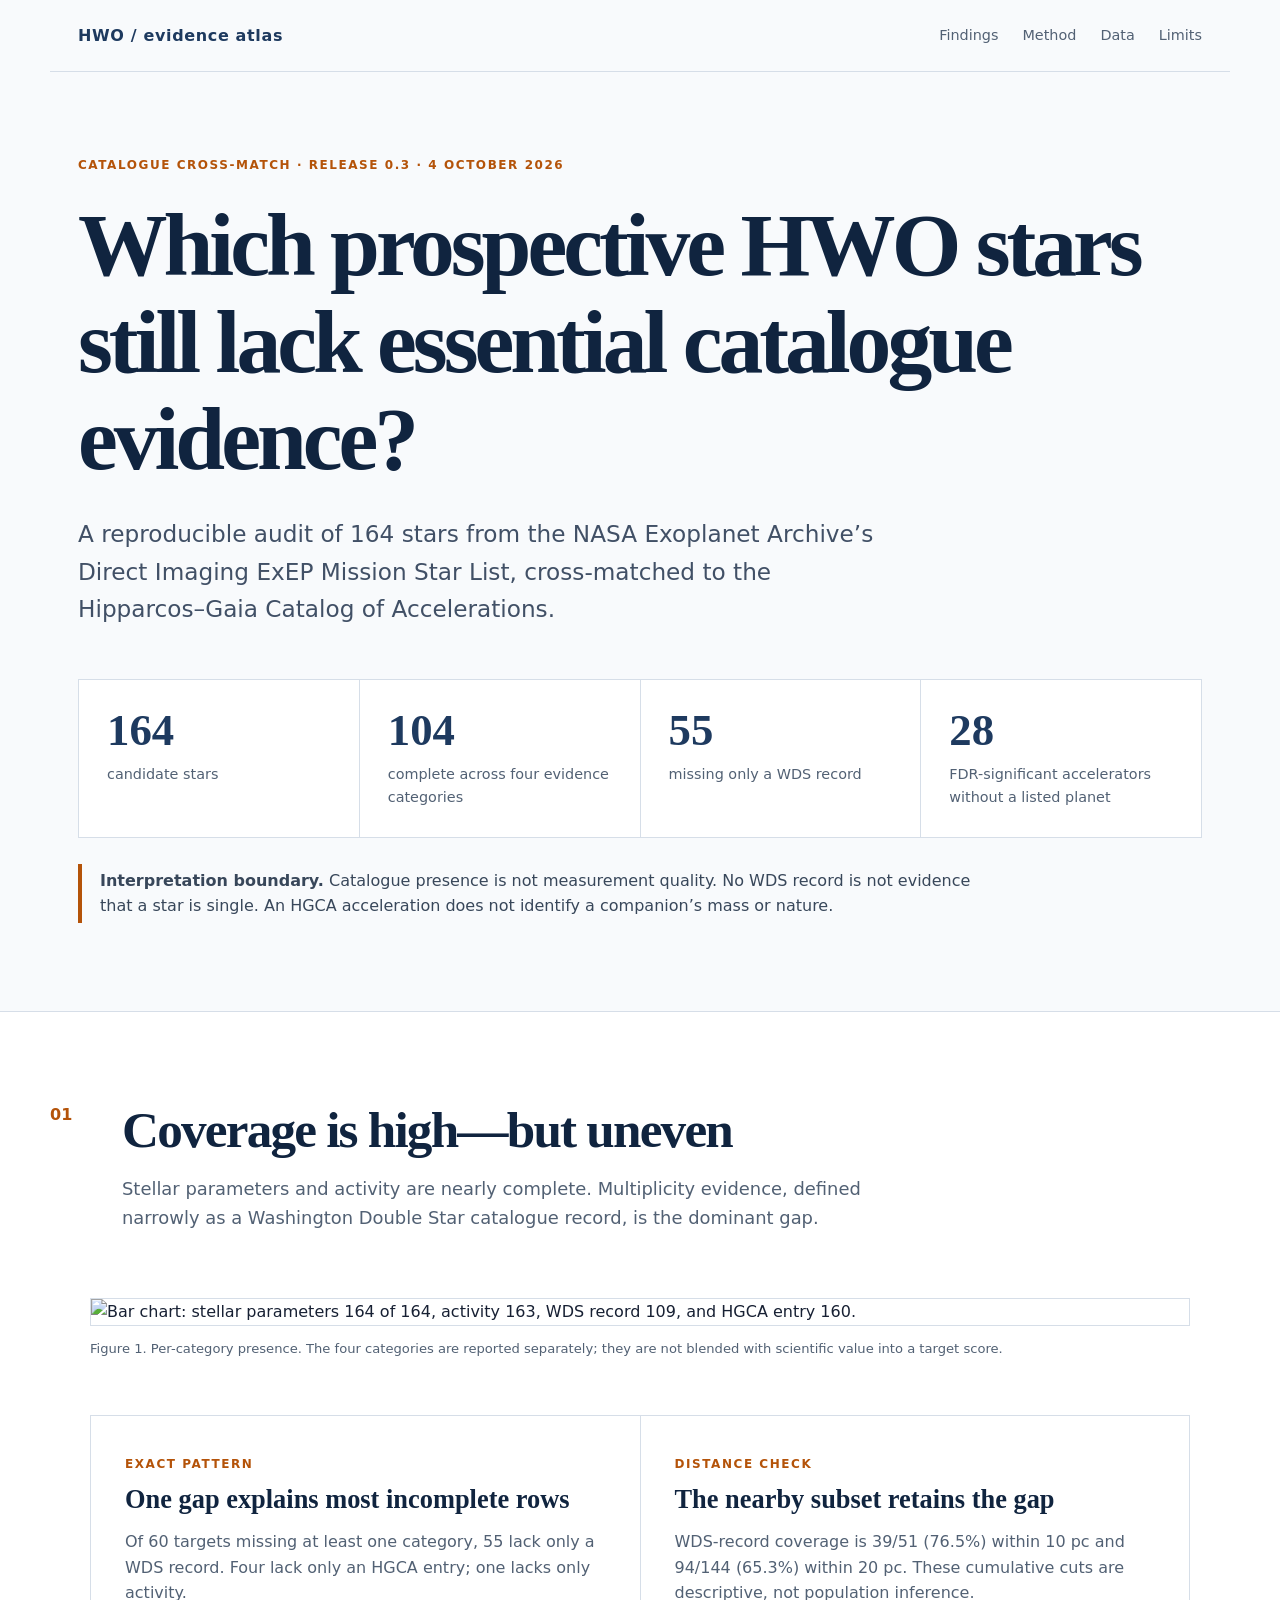
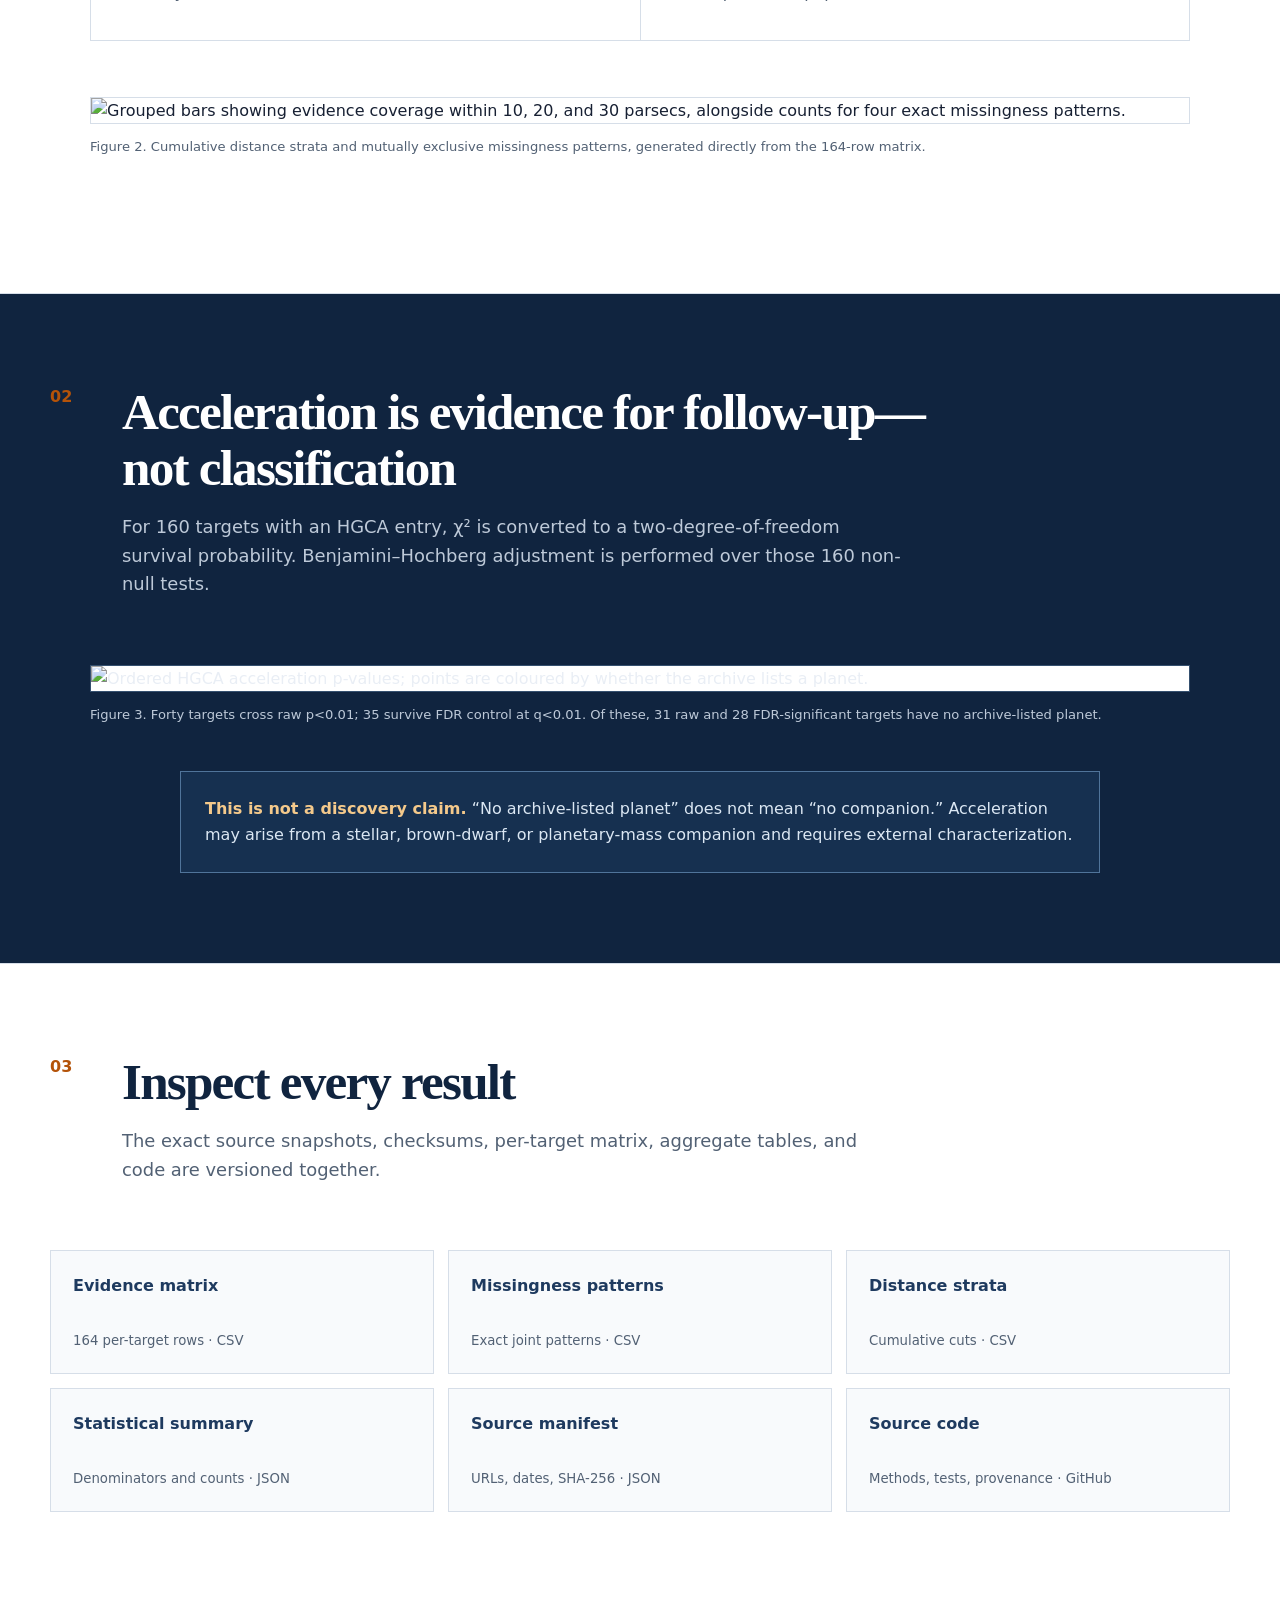
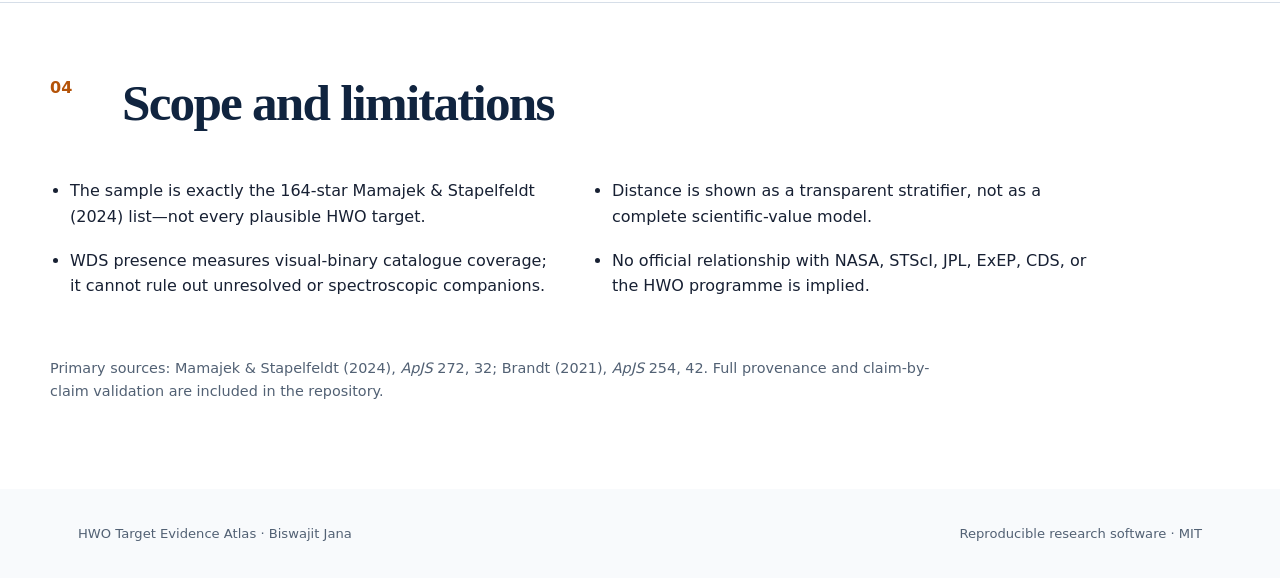
==== index.html @ e7a39419 "docs: launch the HWO evidence atlas" ====
<!doctype html>
<html lang="en">
<head>
  <meta charset="utf-8">
  <meta name="viewport" content="width=device-width, initial-scale=1">
  <meta name="description" content="A reproducible cross-match of 164 candidate Habitable Worlds Observatory stars against the HGCA.">
  <title>HWO Target Evidence Atlas</title>
  <link rel="stylesheet" href="assets/site.css">
</head>
<body>
  <a class="skip" href="#main">Skip to analysis</a>
  <header class="masthead">
    <a class="wordmark" href="#top" aria-label="HWO Target Evidence Atlas home">HWO / evidence atlas</a>
    <nav aria-label="Primary navigation">
      <a href="#findings">Findings</a><a href="#method">Method</a><a href="#data">Data</a><a href="#limits">Limits</a>
    </nav>
  </header>

  <main id="main">
    <section class="hero" id="top">
      <div class="kicker">Catalogue cross-match · release 0.3 · 4 October 2026</div>
      <h1>Which prospective HWO stars still lack essential catalogue evidence?</h1>
      <p class="dek">A reproducible audit of 164 stars from the NASA Exoplanet Archive’s Direct Imaging ExEP Mission Star List, cross-matched to the Hipparcos–Gaia Catalog of Accelerations.</p>
      <div class="hero-grid" aria-label="Headline results">
        <article><strong>164</strong><span>candidate stars</span></article>
        <article><strong>104</strong><span>complete across four evidence categories</span></article>
        <article><strong>55</strong><span>missing only a WDS record</span></article>
        <article><strong>28</strong><span>FDR-significant accelerators without a listed planet</span></article>
      </div>
      <p class="scope"><strong>Interpretation boundary.</strong> Catalogue presence is not measurement quality. No WDS record is not evidence that a star is single. An HGCA acceleration does not identify a companion’s mass or nature.</p>
    </section>

    <section class="section" id="findings">
      <div class="section-head"><span>01</span><div><h2>Coverage is high—but uneven</h2><p>Stellar parameters and activity are nearly complete. Multiplicity evidence, defined narrowly as a Washington Double Star catalogue record, is the dominant gap.</p></div></div>
      <figure>
        <img src="results/figures/coverage_by_category.png" alt="Bar chart: stellar parameters 164 of 164, activity 163, WDS record 109, and HGCA entry 160.">
        <figcaption>Figure 1. Per-category presence. The four categories are reported separately; they are not blended with scientific value into a target score.</figcaption>
      </figure>

      <div class="finding-grid">
        <div class="finding"><span class="eyebrow">Exact pattern</span><h3>One gap explains most incomplete rows</h3><p>Of 60 targets missing at least one category, 55 lack only a WDS record. Four lack only an HGCA entry; one lacks only activity.</p></div>
        <div class="finding"><span class="eyebrow">Distance check</span><h3>The nearby subset retains the gap</h3><p>WDS-record coverage is 39/51 (76.5%) within 10 pc and 94/144 (65.3%) within 20 pc. These cumulative cuts are descriptive, not population inference.</p></div>
      </div>
      <figure>
        <img src="results/figures/coverage_structure.png" alt="Grouped bars showing evidence coverage within 10, 20, and 30 parsecs, alongside counts for four exact missingness patterns.">
        <figcaption>Figure 2. Cumulative distance strata and mutually exclusive missingness patterns, generated directly from the 164-row matrix.</figcaption>
      </figure>
    </section>

    <section class="section dark" id="method">
      <div class="section-head"><span>02</span><div><h2>Acceleration is evidence for follow-up—not classification</h2><p>For 160 targets with an HGCA entry, χ² is converted to a two-degree-of-freedom survival probability. Benjamini–Hochberg adjustment is performed over those 160 non-null tests.</p></div></div>
      <figure>
        <img src="results/figures/hgca_acceleration_evidence.png" alt="Ordered HGCA acceleration p-values; points are coloured by whether the archive lists a planet.">
        <figcaption>Figure 3. Forty targets cross raw p&lt;0.01; 35 survive FDR control at q&lt;0.01. Of these, 31 raw and 28 FDR-significant targets have no archive-listed planet.</figcaption>
      </figure>
      <div class="callout"><strong>This is not a discovery claim.</strong> “No archive-listed planet” does not mean “no companion.” Acceleration may arise from a stellar, brown-dwarf, or planetary-mass companion and requires external characterization.</div>
    </section>

    <section class="section" id="data">
      <div class="section-head"><span>03</span><div><h2>Inspect every result</h2><p>The exact source snapshots, checksums, per-target matrix, aggregate tables, and code are versioned together.</p></div></div>
      <div class="data-grid">
        <a href="results/evidence_matrix.csv"><strong>Evidence matrix</strong><span>164 per-target rows · CSV</span></a>
        <a href="results/missingness_patterns.csv"><strong>Missingness patterns</strong><span>Exact joint patterns · CSV</span></a>
        <a href="results/distance_strata.csv"><strong>Distance strata</strong><span>Cumulative cuts · CSV</span></a>
        <a href="results/summary.json"><strong>Statistical summary</strong><span>Denominators and counts · JSON</span></a>
        <a href="data/cache/manifest.json"><strong>Source manifest</strong><span>URLs, dates, SHA-256 · JSON</span></a>
        <a href="https://github.com/Biswajit1999/hwo-target-evidence-atlas"><strong>Source code</strong><span>Methods, tests, provenance · GitHub</span></a>
      </div>
    </section>

    <section class="section compact" id="limits">
      <div class="section-head"><span>04</span><div><h2>Scope and limitations</h2></div></div>
      <ul class="limits">
        <li>The sample is exactly the 164-star Mamajek &amp; Stapelfeldt (2024) list—not every plausible HWO target.</li>
        <li>WDS presence measures visual-binary catalogue coverage; it cannot rule out unresolved or spectroscopic companions.</li>
        <li>Distance is shown as a transparent stratifier, not as a complete scientific-value model.</li>
        <li>No official relationship with NASA, STScI, JPL, ExEP, CDS, or the HWO programme is implied.</li>
      </ul>
      <p class="citation">Primary sources: Mamajek &amp; Stapelfeldt (2024), <em>ApJS</em> 272, 32; Brandt (2021), <em>ApJS</em> 254, 42. Full provenance and claim-by-claim validation are included in the repository.</p>
    </section>
  </main>
  <footer><span>HWO Target Evidence Atlas · Biswajit Jana</span><span>Reproducible research software · MIT</span></footer>
</body>
</html>
---- assets/site.css ----
:root{--ink:#172033;--navy:#1e3a5f;--blue:#2563a6;--gold:#b45309;--paper:#f8fafc;--white:#fff;--line:#d6dee8;--muted:#526174;--max:1180px}*{box-sizing:border-box}html{scroll-behavior:smooth}body{margin:0;background:var(--paper);color:var(--ink);font-family:Inter,ui-sans-serif,system-ui,-apple-system,"Segoe UI",sans-serif;line-height:1.6}.skip{position:absolute;left:-9999px}.skip:focus{left:1rem;top:1rem;background:#fff;padding:.6rem 1rem;z-index:9}.masthead{height:72px;display:flex;align-items:center;justify-content:space-between;max-width:var(--max);margin:auto;padding:0 28px;border-bottom:1px solid var(--line)}.wordmark{font-weight:760;letter-spacing:.04em;color:var(--navy);text-decoration:none}.masthead nav{display:flex;gap:24px}.masthead nav a{color:var(--muted);text-decoration:none;font-size:.9rem}.masthead nav a:hover,.masthead nav a:focus{color:var(--navy)}.hero{max-width:var(--max);margin:auto;padding:84px 28px 72px}.kicker,.eyebrow{text-transform:uppercase;letter-spacing:.13em;font-size:.75rem;font-weight:750;color:var(--gold)}h1,h2,h3{font-family:Georgia,"Times New Roman",serif;line-height:1.08;margin:0;color:#10243f}h1{font-size:clamp(3rem,7vw,6.4rem);max-width:1080px;letter-spacing:-.045em;margin:22px 0 28px}.dek{font-size:clamp(1.1rem,2vw,1.45rem);max-width:800px;color:#415066}.hero-grid{display:grid;grid-template-columns:repeat(4,1fr);gap:1px;background:var(--line);border:1px solid var(--line);margin:52px 0 26px}.hero-grid article{background:#fff;padding:28px}.hero-grid strong{display:block;font-family:Georgia,serif;font-size:2.8rem;color:var(--navy);line-height:1}.hero-grid span{display:block;margin-top:10px;color:var(--muted);font-size:.9rem}.scope{border-left:4px solid var(--gold);padding:4px 0 4px 18px;max-width:920px;color:#38475a}.section{padding:90px max(28px,calc((100vw - var(--max))/2));background:#fff;border-top:1px solid var(--line)}.section-head{display:grid;grid-template-columns:72px 1fr;max-width:900px;margin-bottom:48px}.section-head>span{font-variant-numeric:tabular-nums;color:var(--gold);font-weight:750}.section h2{font-size:clamp(2.3rem,4vw,4rem);letter-spacing:-.035em}.section-head p{font-size:1.12rem;color:var(--muted);max-width:780px}.section figure{max-width:1100px;margin:46px auto}.section figure img{width:100%;height:auto;display:block;border:1px solid var(--line);background:#fff}.section figcaption{font-size:.82rem;color:var(--muted);margin-top:12px}.finding-grid{display:grid;grid-template-columns:1fr 1fr;gap:1px;background:var(--line);border:1px solid var(--line);max-width:1100px;margin:56px auto}.finding{padding:34px;background:#fff}.finding h3{font-size:1.65rem;margin:9px 0}.finding p{margin-bottom:0;color:var(--muted)}.dark{background:#10243f;color:#e9eef5}.dark h2{color:#fff}.dark .section-head p{color:#bdc9d8}.dark figure img{border-color:#35506f}.dark figcaption{color:#bdc9d8}.callout{max-width:920px;margin:40px auto 0;padding:24px;border:1px solid #50749a;background:#163050;color:#dbe7f3}.callout strong{color:#f4c98b}.data-grid{display:grid;grid-template-columns:repeat(3,1fr);gap:14px}.data-grid a{display:flex;min-height:124px;flex-direction:column;justify-content:space-between;padding:22px;border:1px solid var(--line);background:var(--paper);color:var(--navy);text-decoration:none}.data-grid a:hover,.data-grid a:focus{border-color:var(--gold);transform:translateY(-2px)}.data-grid span{color:var(--muted);font-size:.83rem}.compact{padding-top:72px;padding-bottom:72px}.limits{columns:2;column-gap:54px;padding-left:20px;max-width:1050px}.limits li{break-inside:avoid;margin:0 0 18px}.citation{max-width:900px;margin-top:40px;color:var(--muted);font-size:.9rem}footer{display:flex;justify-content:space-between;gap:20px;max-width:var(--max);margin:auto;padding:34px 28px;color:var(--muted);font-size:.82rem}@media(max-width:800px){.masthead nav{display:none}.hero{padding-top:58px}.hero-grid,.data-grid,.finding-grid{grid-template-columns:1fr 1fr}.section-head{grid-template-columns:42px 1fr}.limits{columns:1}}@media(max-width:520px){.hero-grid,.data-grid,.finding-grid{grid-template-columns:1fr}.hero-grid strong{font-size:2.2rem}footer{display:block}.section{padding-left:20px;padding-right:20px}}@media(prefers-reduced-motion:reduce){html{scroll-behavior:auto}.data-grid a{transform:none!important}}
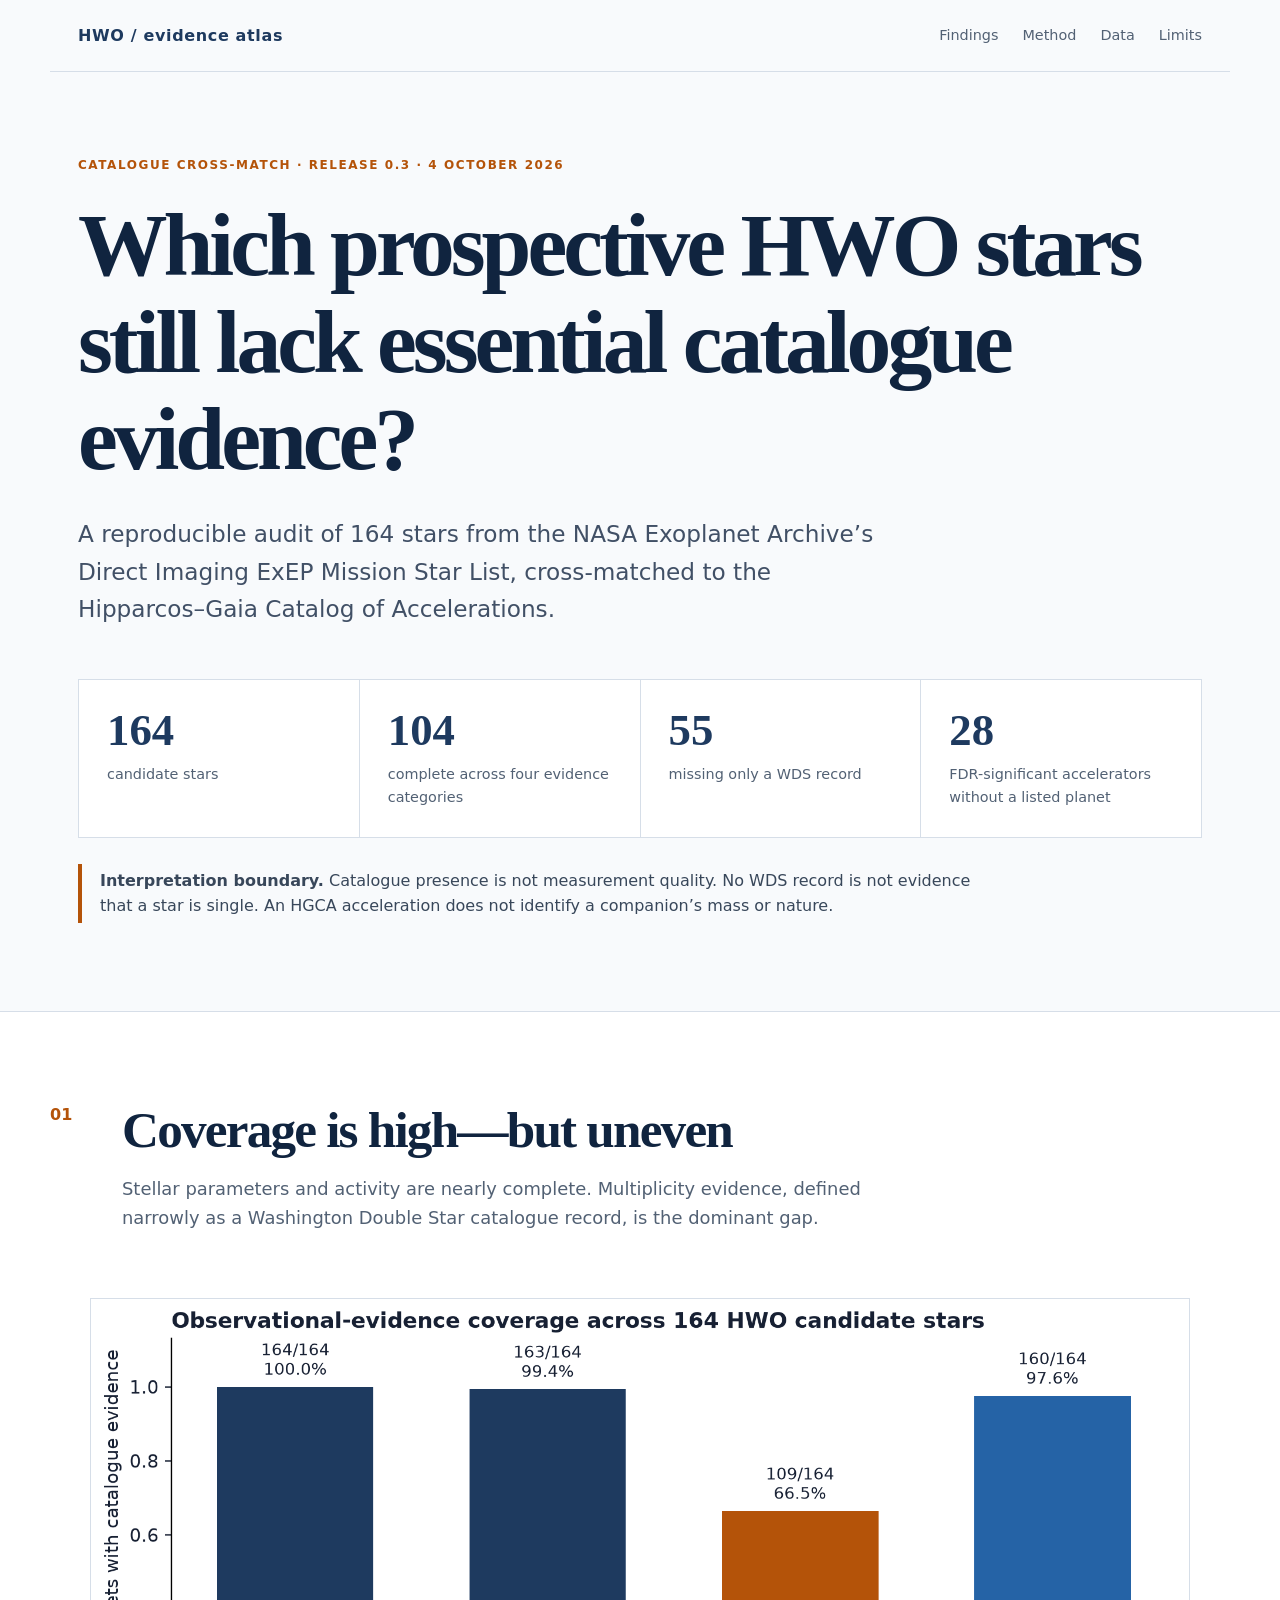
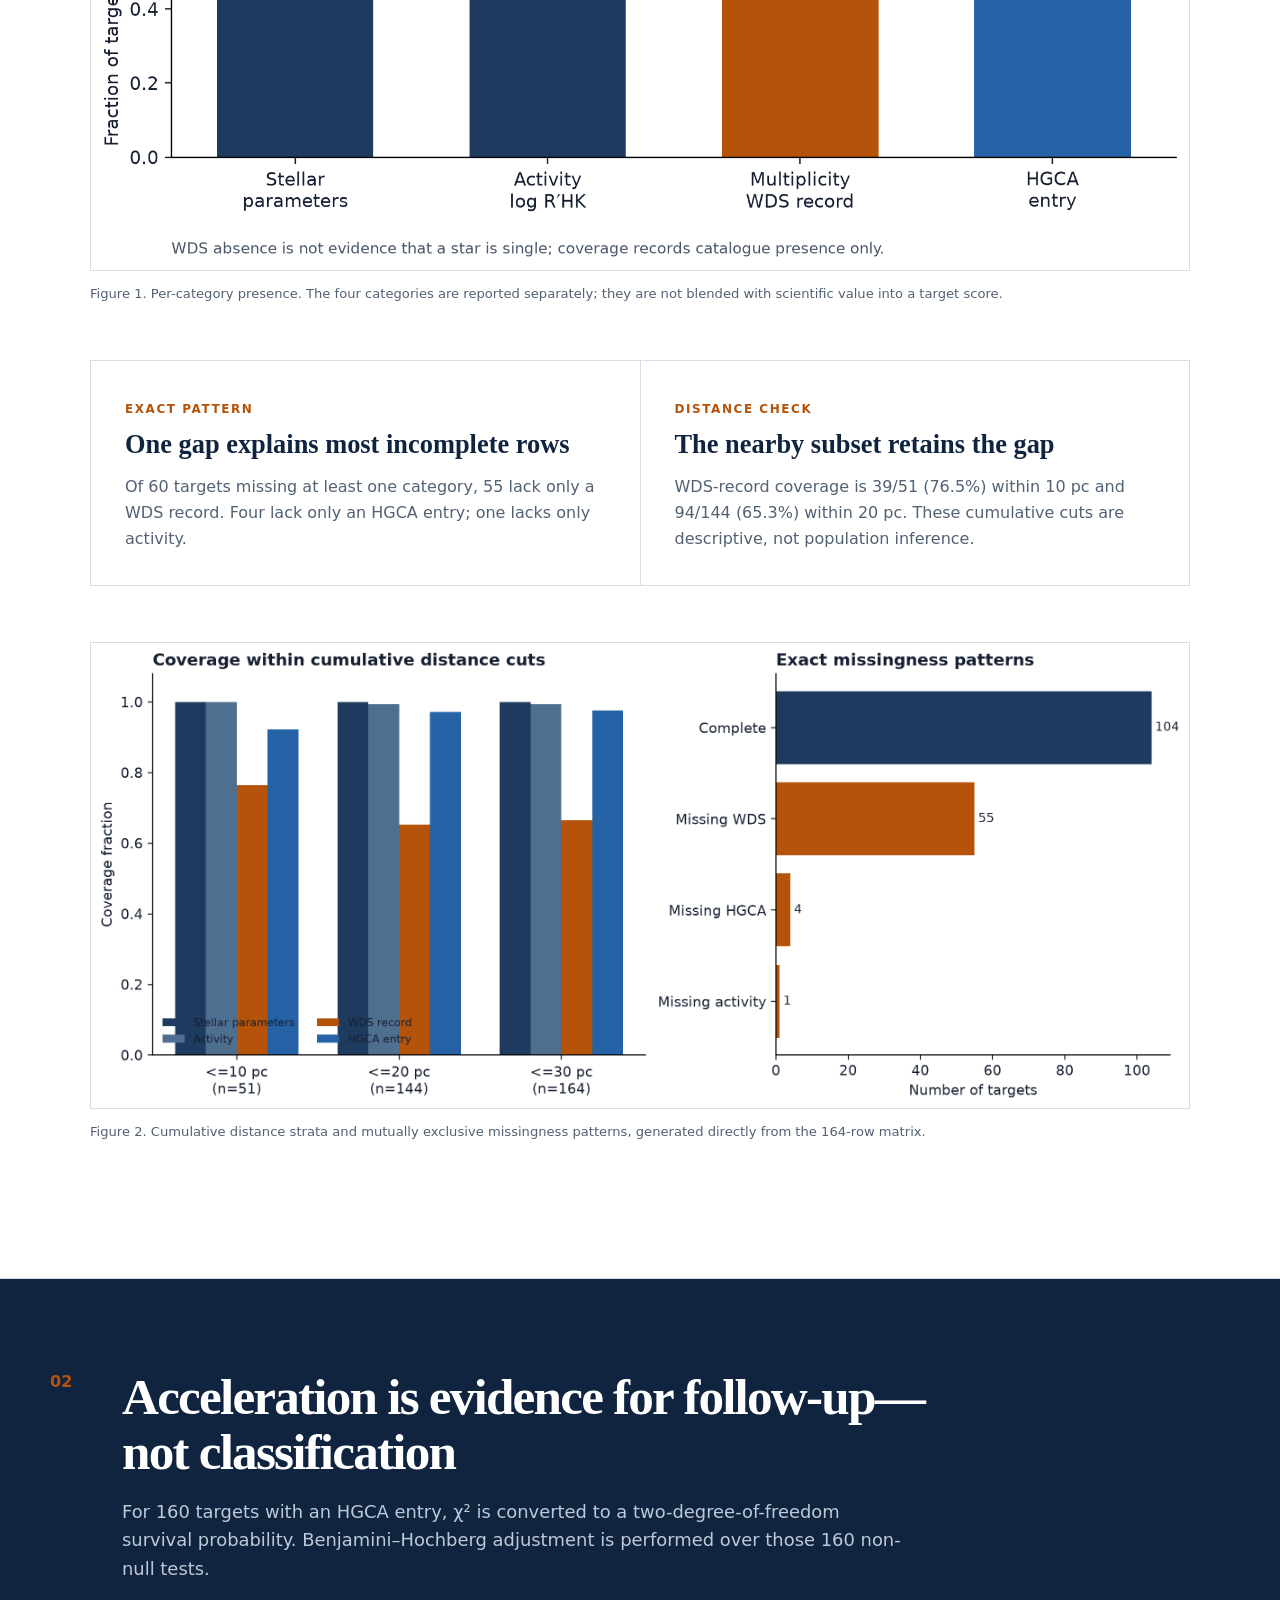
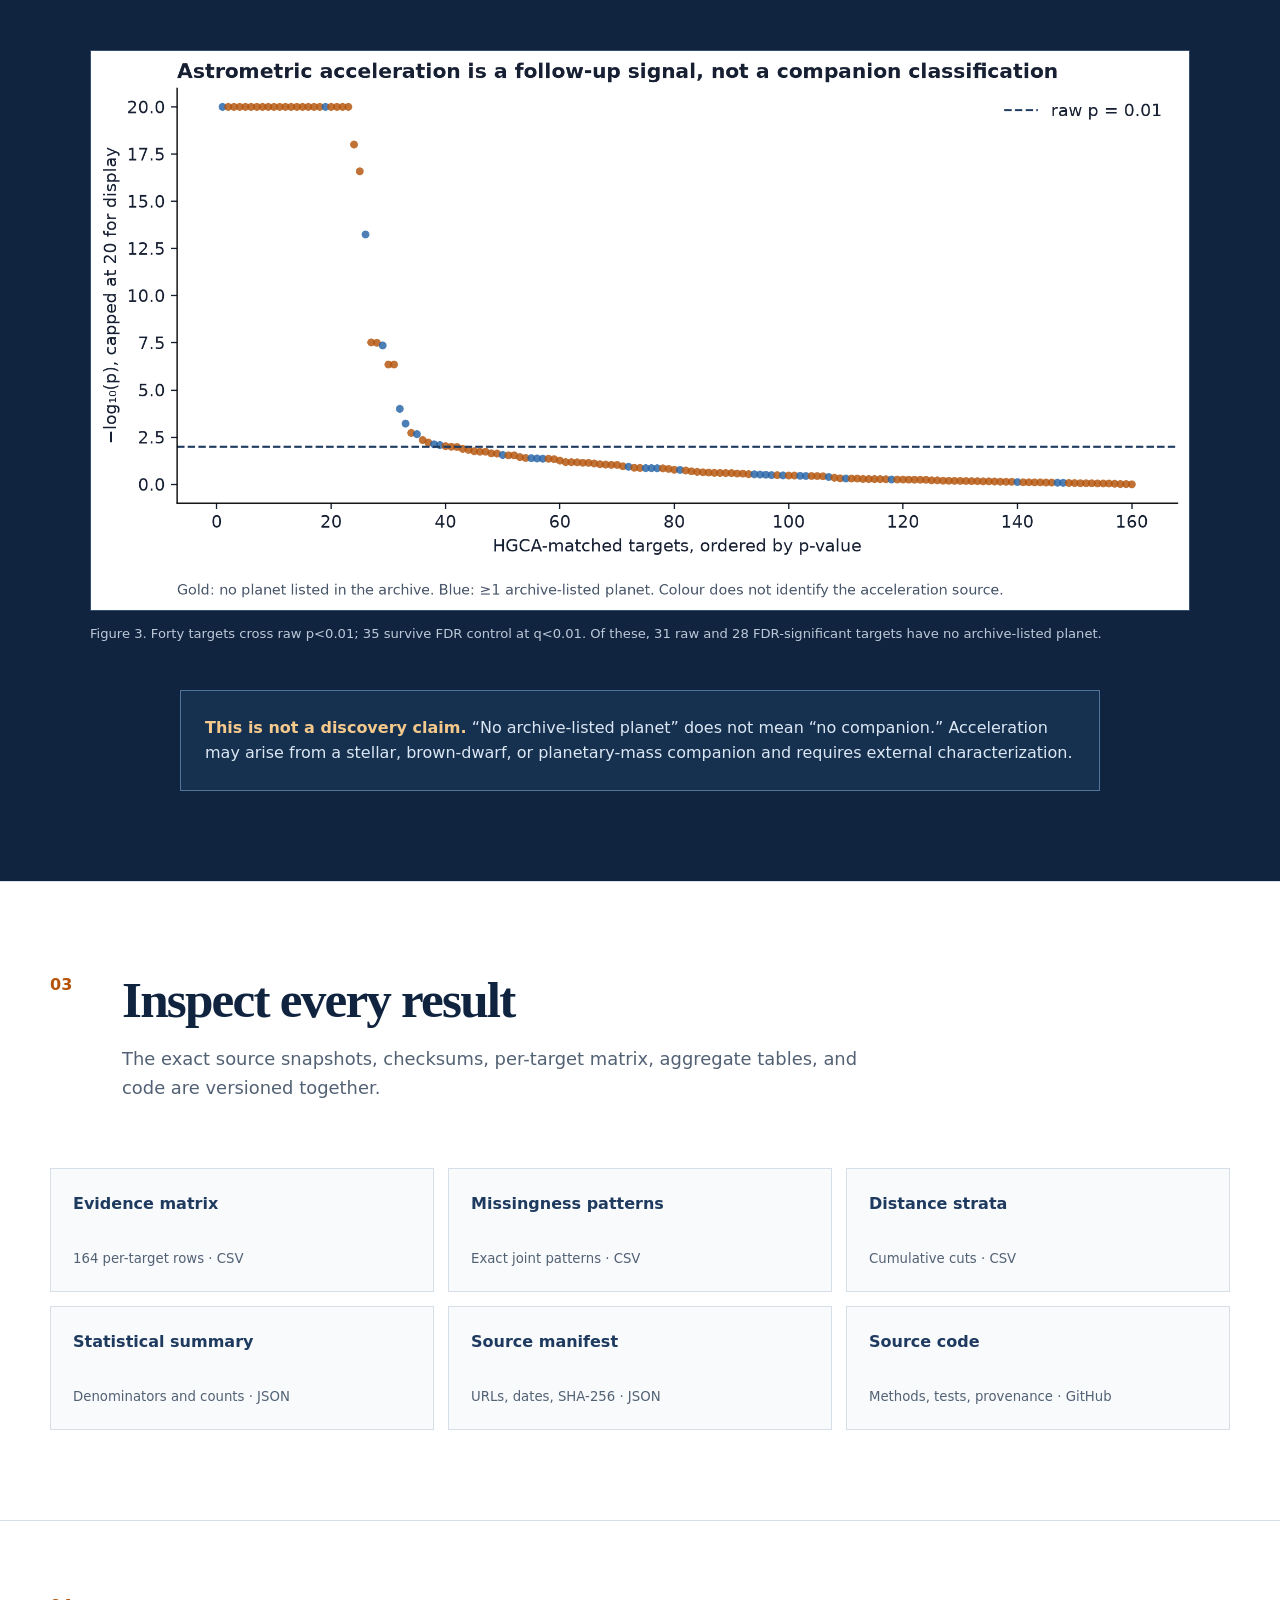
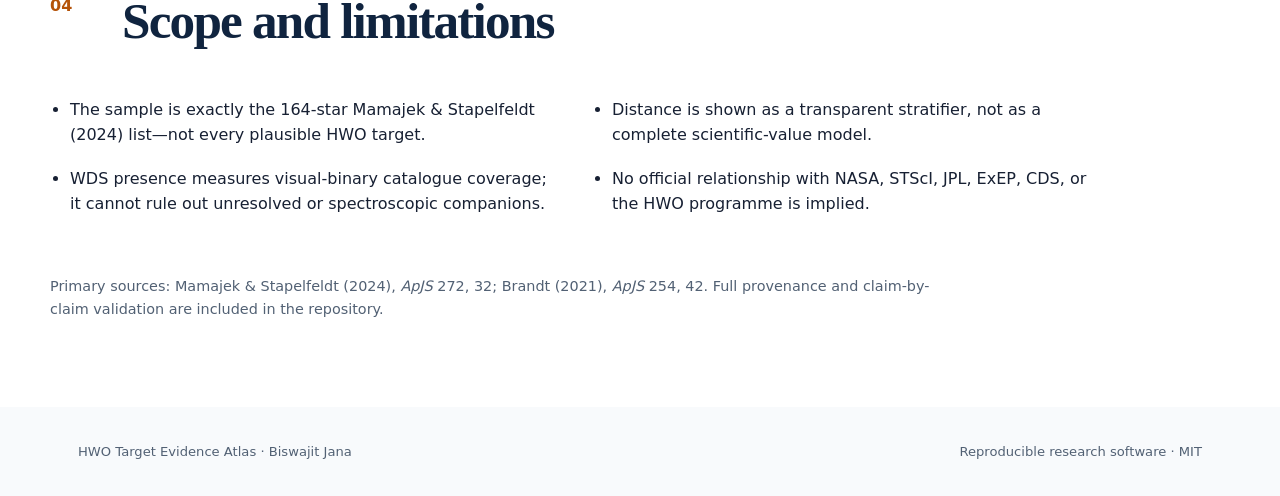
==== commit 959fc1c1: "Improve search discovery and citation metadata" ====
--- a/index.html
+++ b/index.html
@@ -6,6 +6,44 @@
   <meta name="description" content="A reproducible cross-match of 164 candidate Habitable Worlds Observatory stars against the HGCA.">
   <title>HWO Target Evidence Atlas</title>
   <link rel="stylesheet" href="assets/site.css">
+  <!-- Search discovery metadata: maintained by the portfolio indexing workflow. -->
+  <meta name="robots" content="index,follow,max-image-preview:large,max-snippet:-1,max-video-preview:-1">
+  <link rel="canonical" href="https://biswajit1999.github.io/hwo-target-evidence-atlas/">
+  <meta property="og:type" content="website">
+  <meta property="og:site_name" content="Biswajit Jana — Research Software">
+  <meta property="og:title" content="HWO Target Evidence Atlas">
+  <meta property="og:description" content="A reproducible cross-match of 164 candidate Habitable Worlds Observatory stars against the HGCA.">
+  <meta property="og:url" content="https://biswajit1999.github.io/hwo-target-evidence-atlas/">
+  <meta name="twitter:card" content="summary">
+  <meta name="twitter:title" content="HWO Target Evidence Atlas">
+  <meta name="twitter:description" content="A reproducible cross-match of 164 candidate Habitable Worlds Observatory stars against the HGCA.">
+  <script id="search-structured-data" type="application/ld+json">
+{
+  "@context": "https://schema.org",
+  "@type": "WebApplication",
+  "@id": "https://biswajit1999.github.io/hwo-target-evidence-atlas/#application",
+  "name": "HWO Target Evidence Atlas",
+  "description": "A reproducible cross-match of 164 candidate Habitable Worlds Observatory stars against the HGCA.",
+  "url": "https://biswajit1999.github.io/hwo-target-evidence-atlas/",
+  "codeRepository": "https://github.com/Biswajit1999/hwo-target-evidence-atlas",
+  "author": {
+    "@type": "Person",
+    "name": "Biswajit Jana",
+    "url": "https://github.com/Biswajit1999"
+  },
+  "applicationCategory": "EducationalApplication",
+  "operatingSystem": "Any",
+  "browserRequirements": "Requires a modern web browser",
+  "isAccessibleForFree": true,
+  "keywords": [
+    "astronomy",
+    "astrophysics",
+    "scientific computing"
+  ],
+  "dateModified": "2026-10-04",
+  "inLanguage": "en"
+}
+  </script>
 </head>
 <body>
   <a class="skip" href="#main">Skip to analysis</a>
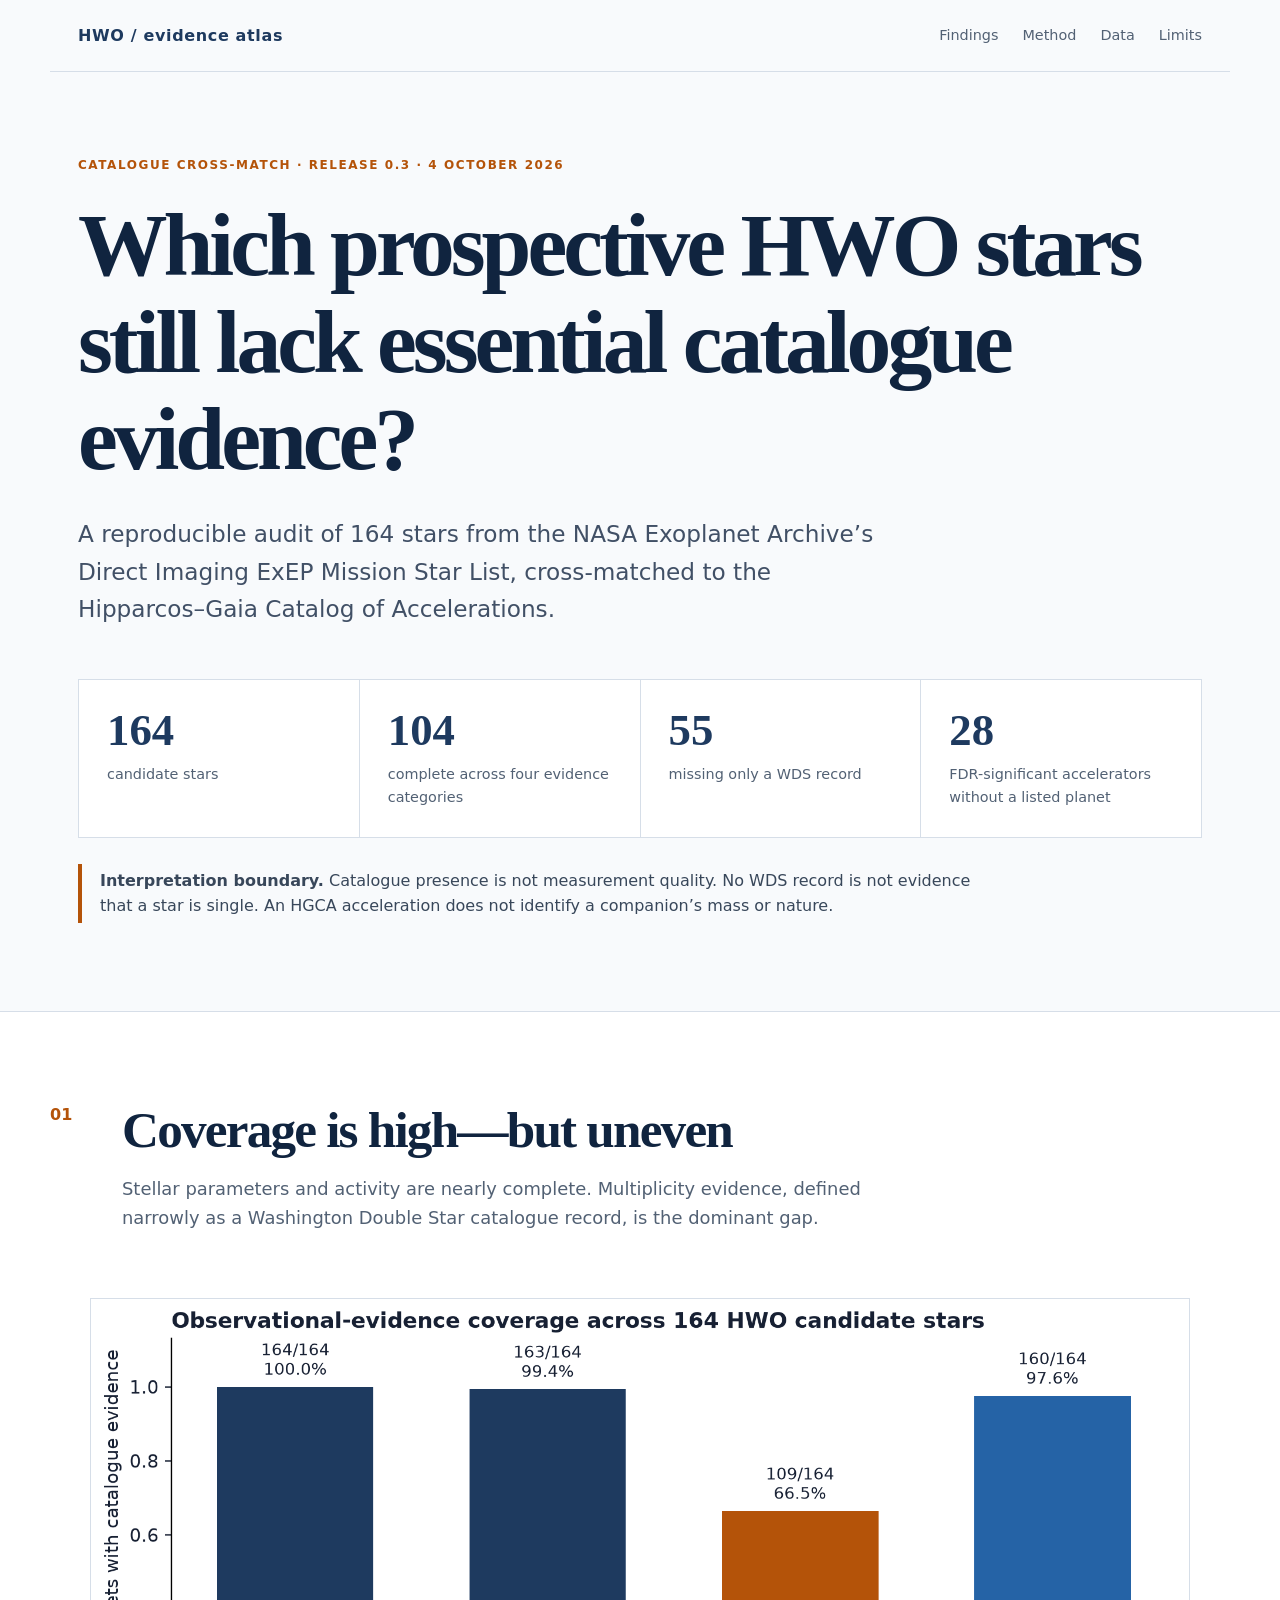
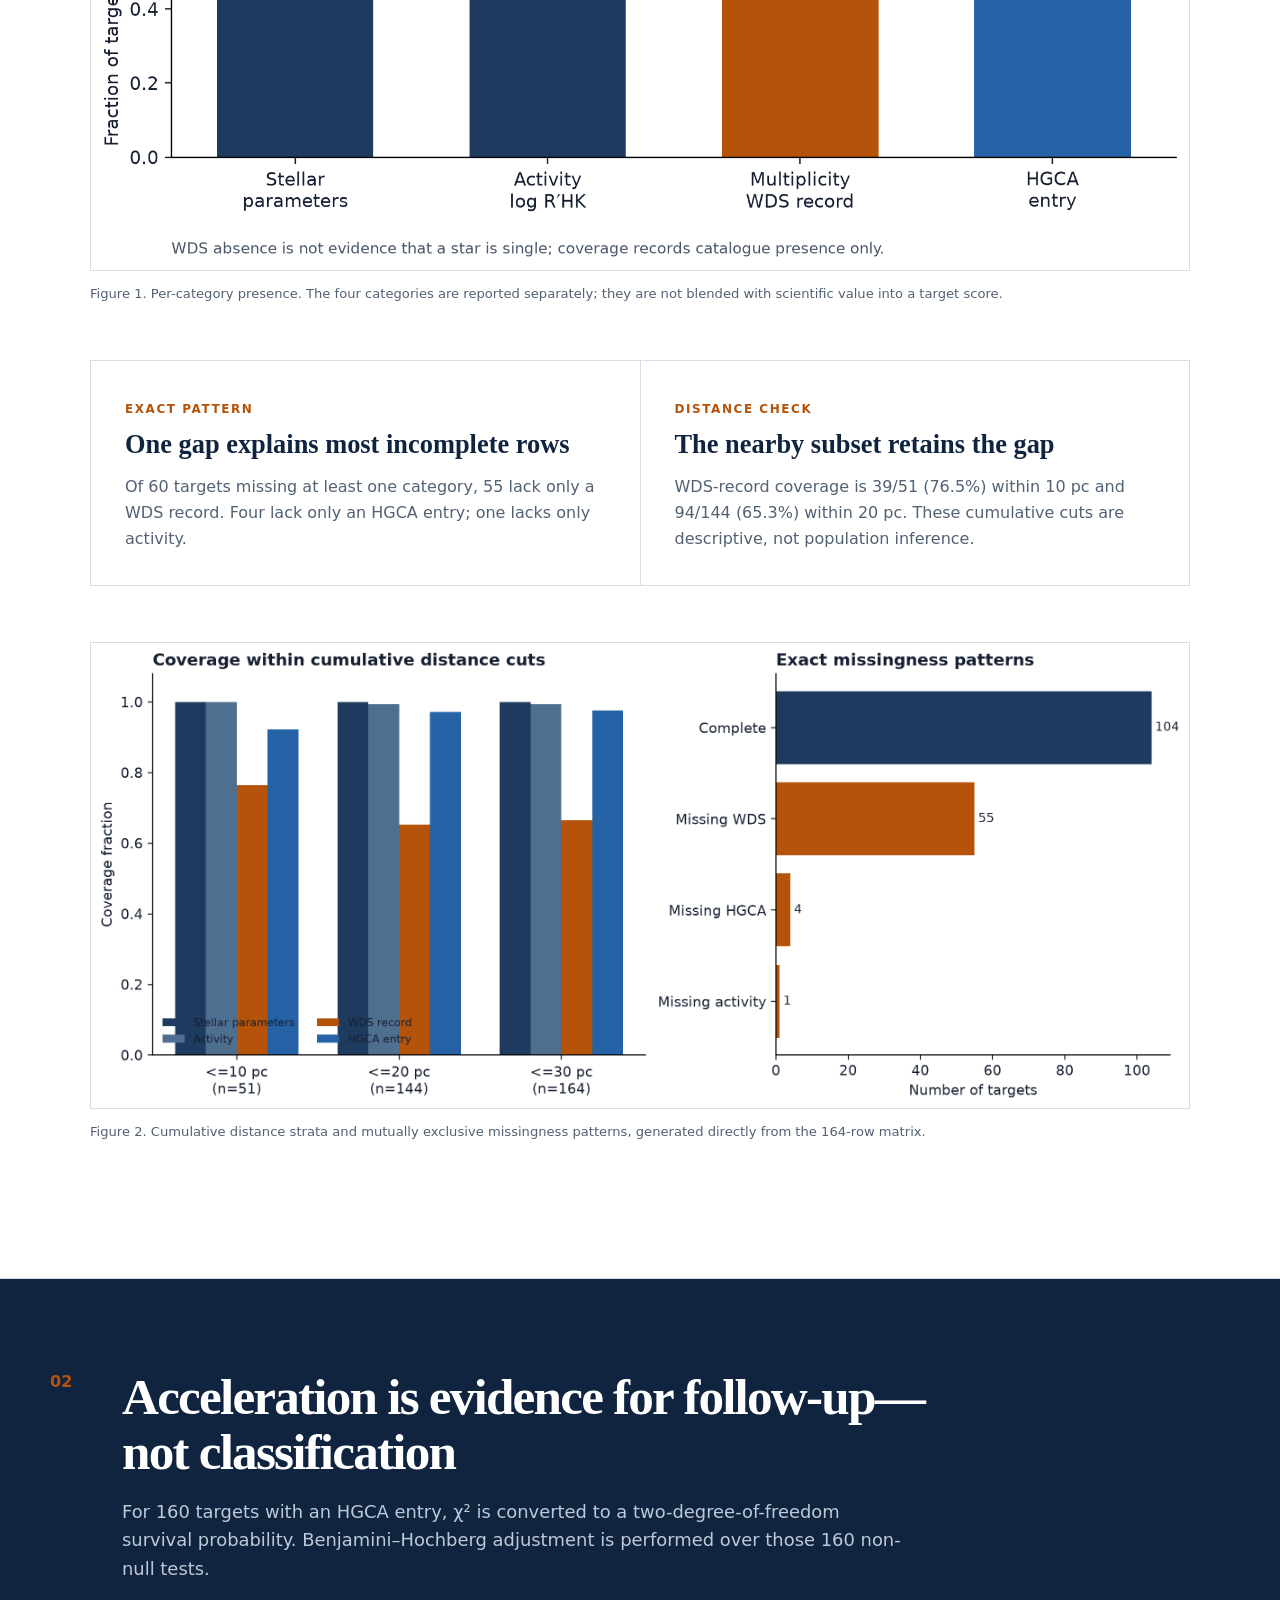
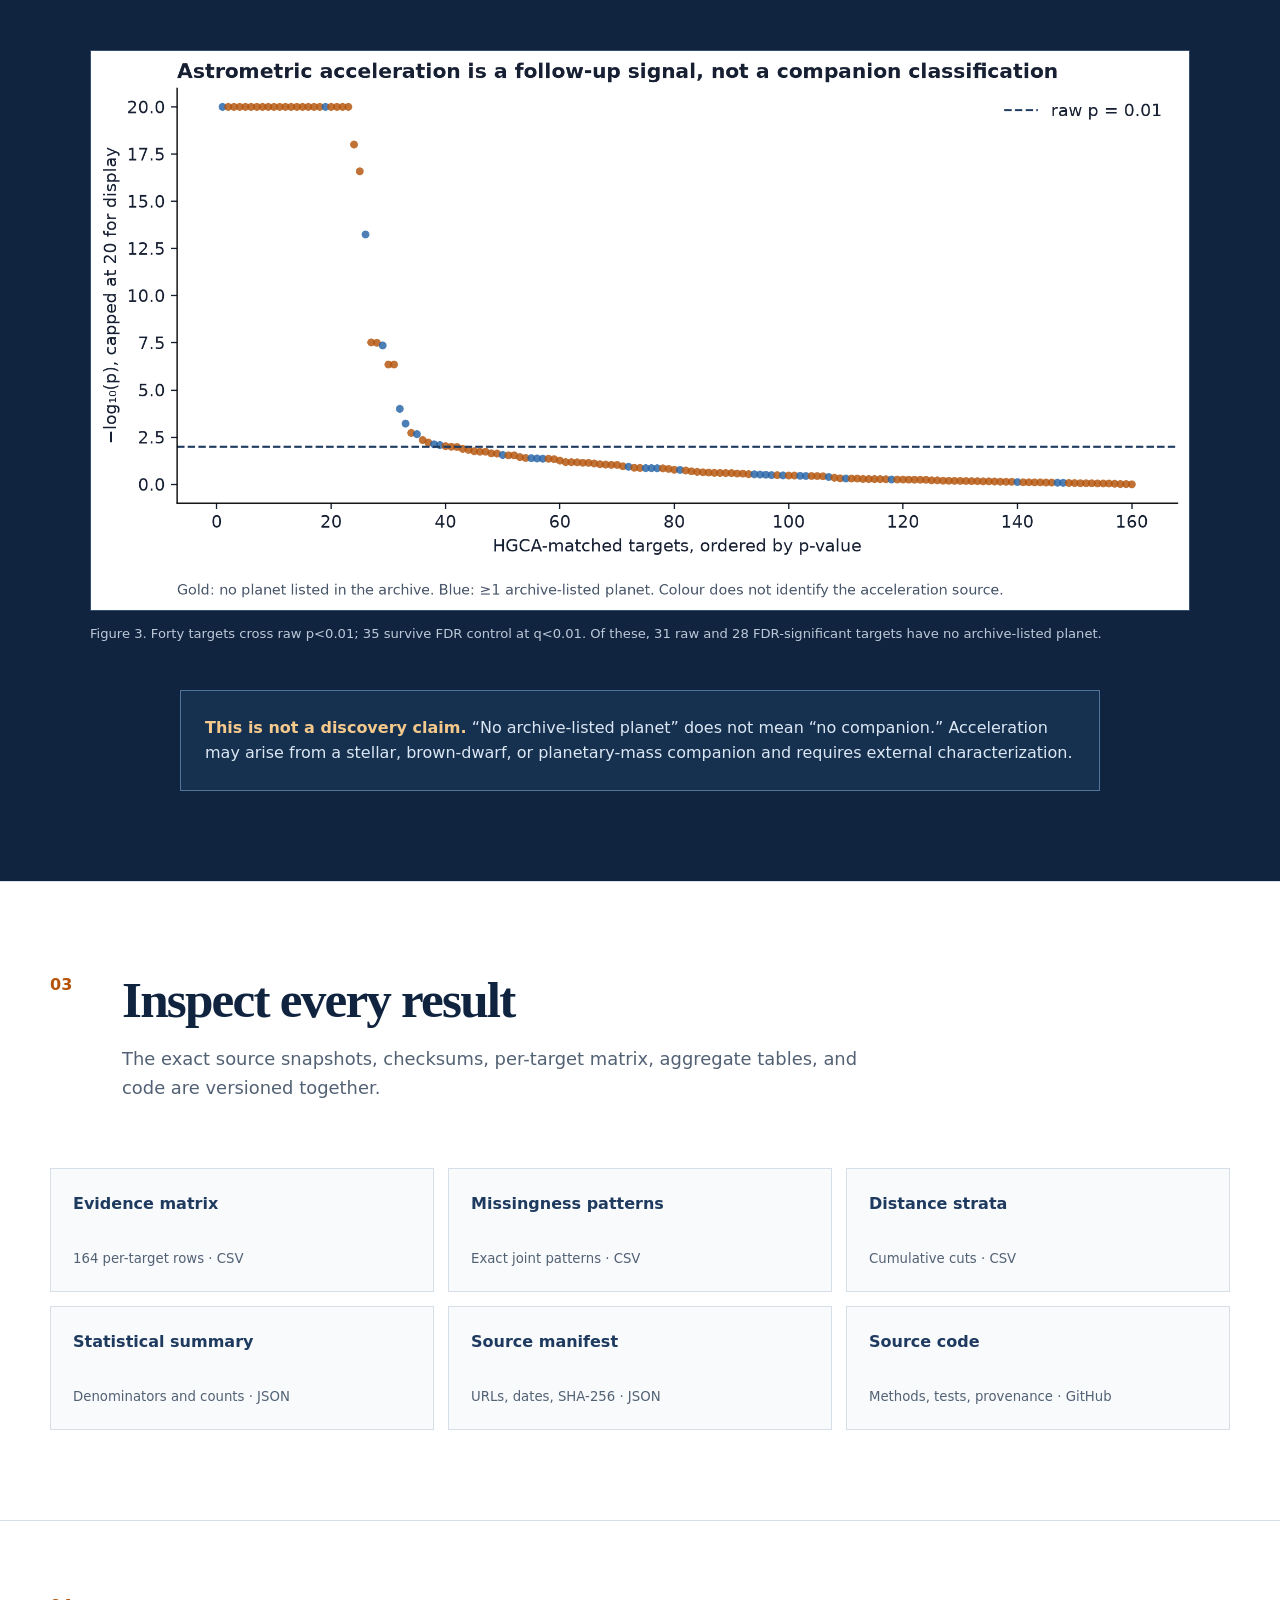
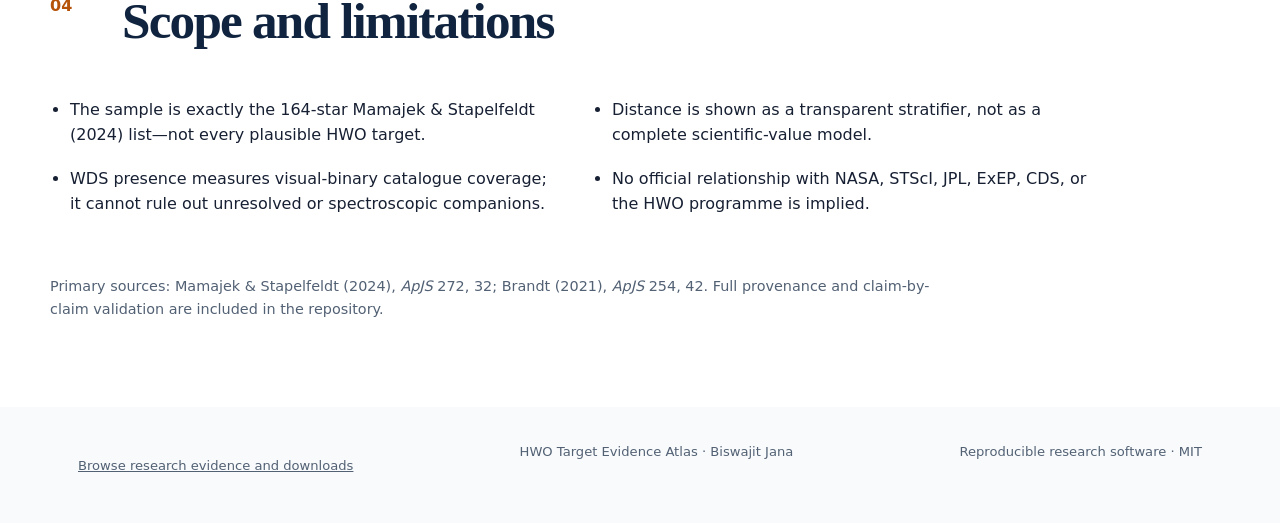
==== commit 6e792c68: "Make the research figures and data downloadable from an evidence browser" ====
--- a/index.html
+++ b/index.html
@@ -117,6 +117,8 @@
       <p class="citation">Primary sources: Mamajek &amp; Stapelfeldt (2024), <em>ApJS</em> 272, 32; Brandt (2021), <em>ApJS</em> 254, 42. Full provenance and claim-by-claim validation are included in the repository.</p>
     </section>
   </main>
-  <footer><span>HWO Target Evidence Atlas · Biswajit Jana</span><span>Reproducible research software · MIT</span></footer>
+  <footer>
+  <p><a href="evidence.html" style="color:inherit;text-decoration:underline">Browse research evidence and downloads</a></p>
+<span>HWO Target Evidence Atlas · Biswajit Jana</span><span>Reproducible research software · MIT</span></footer>
 </body>
 </html>
